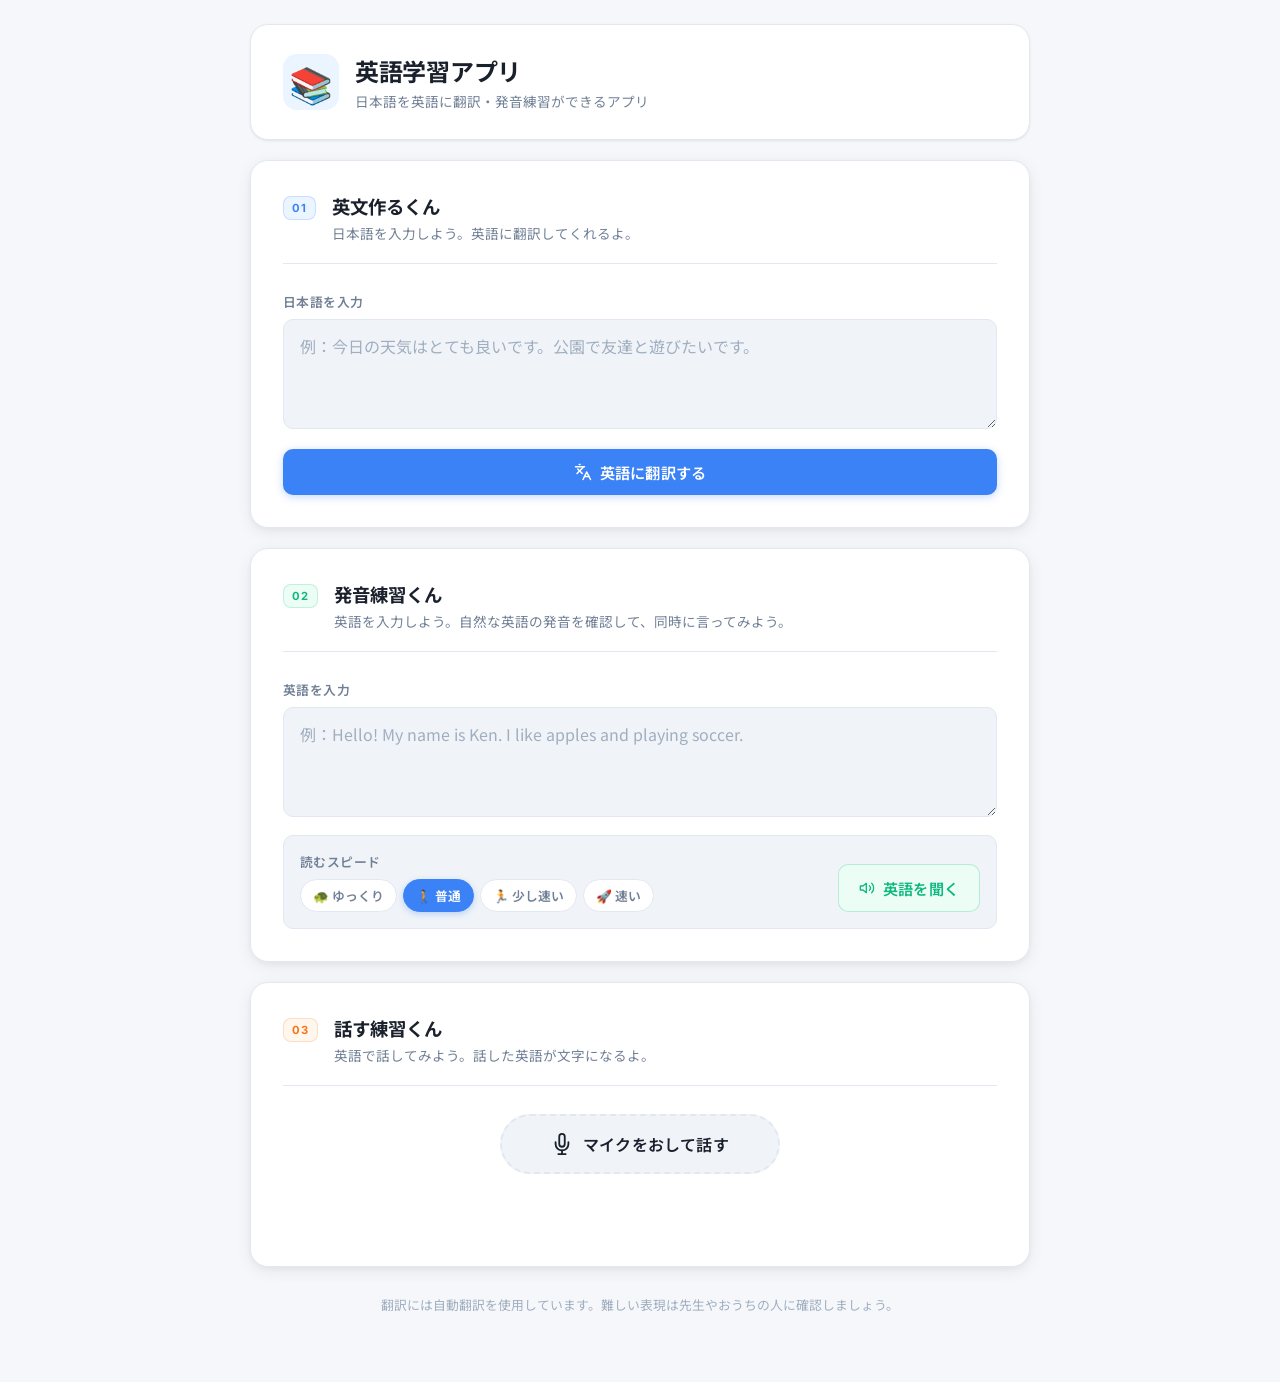
==== index.html @ df4510b5 "Add files via upload" ====
<!DOCTYPE html>
<html lang="ja">

<head>
  <meta charset="UTF-8">
  <meta name="viewport" content="width=device-width, initial-scale=1.0">
  <title>英語学習アプリ</title>
  <meta name="description" content="小学生高学年向け英語学習アプリ。日本語を英語に翻訳し、読み上げ・スピーキング練習機能付き。">
  <link
    href="https://fonts.googleapis.com/css2?family=Inter:wght@400;500;600;700&family=Noto+Sans+JP:wght@400;500;700&display=swap"
    rel="stylesheet">
  <link rel="stylesheet" href="style.css">
</head>

<body>
  <div class="app-container">
    <header>
      <div class="header-inner">
        <div class="logo">
          <span class="logo-icon">📚</span>
          <div>
            <h1>英語学習アプリ</h1>
            <p>日本語を英語に翻訳・発音練習ができるアプリ</p>
          </div>
        </div>
      </div>
    </header>

    <main>
      <!-- Section 1: Translation -->
      <section class="card" id="card-translate">
        <div class="card-header">
          <span class="section-num">01</span>
          <div>
            <h2>英文作るくん</h2>
            <p class="card-desc">日本語を入力しよう。英語に翻訳してくれるよ。</p>
          </div>
        </div>

        <div class="input-group">
          <label for="ja-input">日本語を入力</label>
          <textarea id="ja-input" placeholder="例：今日の天気はとても良いです。公園で友達と遊びたいです。"></textarea>
        </div>

        <button id="translate-btn" class="btn btn-primary">
          <svg xmlns="http://www.w3.org/2000/svg" width="18" height="18" viewBox="0 0 24 24" fill="none"
            stroke="currentColor" stroke-width="2" stroke-linecap="round" stroke-linejoin="round">
            <path d="M5 8l6 6" />
            <path d="M4 14l6-6 2-2" />
            <path d="M2 5h12" />
            <path d="M7 2h1" />
            <path d="M22 22l-5-10-5 10" />
            <path d="M14 18h6" />
          </svg>
          英語に翻訳する
        </button>

        <div id="en-result-container" class="result-box hidden">
          <div class="result-label">
            <svg xmlns="http://www.w3.org/2000/svg" width="14" height="14" viewBox="0 0 24 24" fill="none"
              stroke="currentColor" stroke-width="2" stroke-linecap="round" stroke-linejoin="round">
              <polyline points="20 6 9 17 4 12" />
            </svg>
            翻訳結果
          </div>
          <p id="en-result-text" class="result-text"></p>

          <div class="audio-controls">
            <div class="speed-group">
              <label for="speed-1">読むスピード</label>
              <div class="speed-pills" id="speed-pills-1" data-target="speed-1">
                <button class="pill" data-value="0.5">🐢 ゆっくり</button>
                <button class="pill active" data-value="0.8">🚶 普通</button>
                <button class="pill" data-value="1.1">🏃 少し速い</button>
                <button class="pill" data-value="1.3">🚀 速い</button>
              </div>
              <input type="hidden" id="speed-1" value="0.8">
            </div>
            <button id="speak-translated-btn" class="btn btn-voice">
              <svg xmlns="http://www.w3.org/2000/svg" width="16" height="16" viewBox="0 0 24 24" fill="none"
                stroke="currentColor" stroke-width="2" stroke-linecap="round" stroke-linejoin="round">
                <polygon points="11 5 6 9 2 9 2 15 6 15 11 19 11 5" />
                <path d="M19.07 4.93a10 10 0 0 1 0 14.14" />
                <path d="M15.54 8.46a5 5 0 0 1 0 7.07" />
              </svg>
              英語を聞く
            </button>
          </div>
        </div>
      </section>

      <!-- Section 2: Read custom English -->
      <section class="card" id="card-read">
        <div class="card-header">
          <span class="section-num">02</span>
          <div>
            <h2>発音練習くん</h2>
            <p class="card-desc">英語を入力しよう。自然な英語の発音を確認して、同時に言ってみよう。</p>
          </div>
        </div>

        <div class="input-group">
          <label for="en-input">英語を入力</label>
          <textarea id="en-input" placeholder="例：Hello! My name is Ken. I like apples and playing soccer."></textarea>
        </div>

        <div class="audio-controls">
          <div class="speed-group">
            <label>読むスピード</label>
            <div class="speed-pills" id="speed-pills-2" data-target="speed-2">
              <button class="pill" data-value="0.5">🐢 ゆっくり</button>
              <button class="pill active" data-value="0.8">🚶 普通</button>
              <button class="pill" data-value="1.1">🏃 少し速い</button>
              <button class="pill" data-value="1.3">🚀 速い</button>
            </div>
            <input type="hidden" id="speed-2" value="0.8">
          </div>
          <button id="speak-input-btn" class="btn btn-voice">
            <svg xmlns="http://www.w3.org/2000/svg" width="16" height="16" viewBox="0 0 24 24" fill="none"
              stroke="currentColor" stroke-width="2" stroke-linecap="round" stroke-linejoin="round">
              <polygon points="11 5 6 9 2 9 2 15 6 15 11 19 11 5" />
              <path d="M19.07 4.93a10 10 0 0 1 0 14.14" />
              <path d="M15.54 8.46a5 5 0 0 1 0 7.07" />
            </svg>
            英語を聞く
          </button>
        </div>
      </section>

      <!-- Section 3: Speaking Practice -->
      <section class="card" id="card-speak">
        <div class="card-header">
          <span class="section-num">03</span>
          <div>
            <h2>話す練習くん</h2>
            <p class="card-desc">英語で話してみよう。話した英語が文字になるよ。</p>
          </div>
        </div>

        <div class="speak-area">
          <button id="start-speech-btn" class="btn btn-record">
            <svg class="mic-icon" xmlns="http://www.w3.org/2000/svg" width="22" height="22" viewBox="0 0 24 24"
              fill="none" stroke="currentColor" stroke-width="2" stroke-linecap="round" stroke-linejoin="round">
              <path d="M12 1a3 3 0 0 0-3 3v8a3 3 0 0 0 6 0V4a3 3 0 0 0-3-3z" />
              <path d="M19 10v2a7 7 0 0 1-14 0v-2" />
              <line x1="12" y1="19" x2="12" y2="23" />
              <line x1="8" y1="23" x2="16" y2="23" />
            </svg>
            <span id="speech-btn-text">マイクをおして話す</span>
          </button>

          <div class="waveform-container" id="waveform" aria-hidden="true">
            <span></span><span></span><span></span><span></span><span></span>
            <span></span><span></span><span></span><span></span><span></span>
          </div>

          <div id="speech-result-container" class="speech-result-box hidden">
            <div class="result-label">
              <svg xmlns="http://www.w3.org/2000/svg" width="14" height="14" viewBox="0 0 24 24" fill="none"
                stroke="currentColor" stroke-width="2" stroke-linecap="round" stroke-linejoin="round">
                <polyline points="20 6 9 17 4 12" />
              </svg>
              認識した英語
            </div>
            <p id="speech-result-text" class="result-text"></p>
            <div class="speech-feedback" id="speech-feedback"></div>
          </div>

          <div id="speech-not-supported" class="warning-box hidden">
            ⚠️ このブラウザは音声認識に対応していません。Google Chromeを使ってください。
          </div>
        </div>
      </section>
    </main>

    <footer>
      <p>翻訳には自動翻訳を使用しています。難しい表現は先生やおうちの人に確認しましょう。</p>
    </footer>
  </div>
  <script src="script.js"></script>
</body>

</html>
---- style.css ----
:root {
  --bg: #F5F7FA;
  --surface: #FFFFFF;
  --surface-2: #F0F4F8;
  --border: #E2E8F0;
  --text-primary: #1A202C;
  --text-secondary: #718096;
  --text-muted: #A0AEC0;
  --blue: #3B82F6;
  --blue-light: #EBF5FF;
  --blue-dark: #2563EB;
  --green: #10B981;
  --green-light: #ECFDF5;
  --red: #EF4444;
  --red-light: #FEF2F2;
  --orange: #F97316;
  --shadow-sm: 0 1px 3px rgba(0, 0, 0, 0.06), 0 1px 2px rgba(0, 0, 0, 0.04);
  --shadow: 0 4px 16px rgba(0, 0, 0, 0.07), 0 2px 6px rgba(0, 0, 0, 0.04);
  --shadow-lg: 0 12px 40px rgba(0, 0, 0, 0.10), 0 4px 12px rgba(0, 0, 0, 0.06);
  --radius: 18px;
  --radius-sm: 10px;
  --transition: all 0.2s cubic-bezier(0.4, 0, 0.2, 1);
}

* {
  box-sizing: border-box;
  margin: 0;
  padding: 0;
}

body {
  font-family: 'Noto Sans JP', 'Inter', sans-serif;
  background: var(--bg);
  color: var(--text-primary);
  min-height: 100vh;
  padding: 24px 16px 60px;
}

.app-container {
  max-width: 780px;
  margin: 0 auto;
  display: flex;
  flex-direction: column;
  gap: 20px;
}

/* ---- Header ---- */
header {
  padding: 28px 32px;
  background: var(--surface);
  border-radius: var(--radius);
  border: 1px solid var(--border);
  box-shadow: var(--shadow-sm);
  animation: fadeDown 0.5s ease forwards;
}

@keyframes fadeDown {
  from {
    opacity: 0;
    transform: translateY(-12px);
  }

  to {
    opacity: 1;
    transform: translateY(0);
  }
}

.header-inner {
  display: flex;
  align-items: center;
}

.logo {
  display: flex;
  align-items: center;
  gap: 16px;
}

.logo-icon {
  font-size: 2.2rem;
  width: 56px;
  height: 56px;
  background: var(--blue-light);
  border-radius: 14px;
  display: flex;
  align-items: center;
  justify-content: center;
  flex-shrink: 0;
}

header h1 {
  font-size: 1.5rem;
  font-weight: 700;
  color: var(--text-primary);
  letter-spacing: -0.3px;
}

header p {
  font-size: 0.85rem;
  color: var(--text-secondary);
  margin-top: 3px;
}

/* ---- Cards ---- */
main {
  display: flex;
  flex-direction: column;
  gap: 20px;
}

.card {
  background: var(--surface);
  border-radius: var(--radius);
  padding: 32px;
  border: 1px solid var(--border);
  box-shadow: var(--shadow);
  opacity: 0;
  animation: fadeUp 0.5s ease forwards;
}

.card:nth-child(1) {
  animation-delay: 0.08s;
}

.card:nth-child(2) {
  animation-delay: 0.16s;
}

.card:nth-child(3) {
  animation-delay: 0.24s;
}

@keyframes fadeUp {
  from {
    opacity: 0;
    transform: translateY(16px);
  }

  to {
    opacity: 1;
    transform: translateY(0);
  }
}

.card-header {
  display: flex;
  align-items: flex-start;
  gap: 16px;
  margin-bottom: 28px;
  padding-bottom: 20px;
  border-bottom: 1px solid var(--border);
}

.section-num {
  font-family: 'Inter', monospace;
  font-size: 0.7rem;
  font-weight: 700;
  color: var(--blue);
  background: var(--blue-light);
  border: 1px solid rgba(59, 130, 246, 0.2);
  border-radius: 8px;
  padding: 4px 8px;
  letter-spacing: 1px;
  margin-top: 3px;
  flex-shrink: 0;
}

#card-speak .section-num {
  color: var(--orange);
  background: #FFF7ED;
  border-color: rgba(249, 115, 22, 0.2);
}

#card-read .section-num {
  color: var(--green);
  background: var(--green-light);
  border-color: rgba(16, 185, 129, 0.2);
}

.card h2 {
  font-size: 1.15rem;
  font-weight: 700;
  color: var(--text-primary);
  margin-bottom: 4px;
}

.card-desc {
  font-size: 0.85rem;
  color: var(--text-secondary);
}

/* ---- Inputs ---- */
.input-group {
  display: flex;
  flex-direction: column;
  gap: 8px;
  margin-bottom: 16px;
}

label {
  font-size: 0.8rem;
  font-weight: 600;
  color: var(--text-secondary);
  letter-spacing: 0.4px;
  text-transform: uppercase;
}

textarea {
  width: 100%;
  height: 110px;
  padding: 14px 16px;
  background: var(--surface-2);
  border: 1.5px solid var(--border);
  border-radius: var(--radius-sm);
  color: var(--text-primary);
  font-family: inherit;
  font-size: 1rem;
  line-height: 1.6;
  resize: vertical;
  transition: var(--transition);
}

textarea::placeholder {
  color: var(--text-muted);
}

textarea:focus {
  outline: none;
  border-color: var(--blue);
  background: var(--surface);
  box-shadow: 0 0 0 3px rgba(59, 130, 246, 0.1);
}

/* ---- Buttons ---- */
.btn {
  font-family: inherit;
  font-weight: 600;
  font-size: 0.95rem;
  cursor: pointer;
  border: none;
  border-radius: var(--radius-sm);
  padding: 12px 20px;
  transition: var(--transition);
  display: inline-flex;
  align-items: center;
  justify-content: center;
  gap: 8px;
  letter-spacing: 0.2px;
}

.btn-primary {
  width: 100%;
  background: var(--blue);
  color: white;
  margin-top: 4px;
  box-shadow: 0 2px 8px rgba(59, 130, 246, 0.3);
}

.btn-primary:hover {
  background: var(--blue-dark);
  box-shadow: 0 4px 16px rgba(59, 130, 246, 0.4);
  transform: translateY(-1px);
}

.btn-primary:active {
  transform: translateY(0);
}

.btn-primary:disabled {
  opacity: 0.6;
  cursor: not-allowed;
  transform: none;
  box-shadow: none;
}

.btn-voice {
  background: var(--green-light);
  color: var(--green);
  border: 1.5px solid rgba(16, 185, 129, 0.25);
  white-space: nowrap;
}

.btn-voice:hover {
  background: var(--green);
  color: white;
  border-color: transparent;
  box-shadow: 0 4px 12px rgba(16, 185, 129, 0.35);
  transform: translateY(-1px);
}

.btn-record {
  width: 100%;
  max-width: 280px;
  padding: 16px 28px;
  font-size: 1rem;
  background: var(--surface-2);
  color: var(--text-primary);
  border: 2px dashed var(--border);
  border-radius: 50px;
  gap: 10px;
}

.btn-record:hover {
  border-color: var(--orange);
  color: var(--orange);
  background: #FFF7ED;
  transform: translateY(-1px);
}

.btn-record.recording {
  background: #FEF2F2;
  border: 2px solid var(--red);
  color: var(--red);
  animation: recordPulse 1.5s ease-in-out infinite;
}

@keyframes recordPulse {

  0%,
  100% {
    box-shadow: 0 0 0 0 rgba(239, 68, 68, 0.3);
  }

  50% {
    box-shadow: 0 0 0 10px rgba(239, 68, 68, 0);
  }
}

/* ---- Result boxes ---- */
.result-box {
  margin-top: 20px;
  background: var(--blue-light);
  border: 1.5px solid rgba(59, 130, 246, 0.2);
  border-radius: var(--radius-sm);
  padding: 20px;
  animation: fadeIn 0.35s ease;
}

.speech-result-box {
  margin-top: 20px;
  background: #FFF7ED;
  border: 1.5px solid rgba(249, 115, 22, 0.2);
  border-radius: var(--radius-sm);
  padding: 20px;
  animation: fadeIn 0.35s ease;
}

@keyframes fadeIn {
  from {
    opacity: 0;
    transform: scale(0.98);
  }

  to {
    opacity: 1;
    transform: scale(1);
  }
}

.hidden {
  display: none !important;
}

.result-label {
  display: flex;
  align-items: center;
  gap: 6px;
  font-size: 0.75rem;
  font-weight: 700;
  color: var(--blue);
  text-transform: uppercase;
  letter-spacing: 0.8px;
  margin-bottom: 10px;
}

.speech-result-box .result-label {
  color: var(--orange);
}

.result-text {
  font-size: 1.25rem;
  font-weight: 600;
  color: var(--text-primary);
  line-height: 1.7;
  word-break: break-word;
}

/* ---- Speed pills ---- */
.audio-controls {
  display: flex;
  flex-wrap: wrap;
  align-items: flex-end;
  gap: 16px;
  margin-top: 18px;
  padding: 16px;
  background: var(--surface-2);
  border-radius: var(--radius-sm);
  border: 1px solid var(--border);
}

.speed-group {
  display: flex;
  flex-direction: column;
  gap: 8px;
  flex: 1;
  min-width: 200px;
}

.speed-pills {
  display: flex;
  gap: 6px;
  flex-wrap: wrap;
}

.pill {
  font-family: inherit;
  font-size: 0.8rem;
  font-weight: 600;
  cursor: pointer;
  padding: 6px 12px;
  border-radius: 50px;
  border: 1.5px solid var(--border);
  background: var(--surface);
  color: var(--text-secondary);
  transition: var(--transition);
}

.pill:hover {
  border-color: var(--blue);
  color: var(--blue);
  background: var(--blue-light);
}

.pill.active {
  background: var(--blue);
  color: white;
  border-color: var(--blue);
  box-shadow: 0 2px 6px rgba(59, 130, 246, 0.3);
}

/* ---- Speaking section ---- */
.speak-area {
  display: flex;
  flex-direction: column;
  align-items: center;
  gap: 20px;
}

/* ---- Waveform ---- */
.waveform-container {
  display: flex;
  align-items: center;
  justify-content: center;
  gap: 4px;
  height: 40px;
  opacity: 0;
  transition: opacity 0.3s ease;
}

.waveform-container.active {
  opacity: 1;
}

.waveform-container span {
  display: block;
  width: 4px;
  background: var(--orange);
  border-radius: 4px;
  height: 6px;
  animation: none;
}

.waveform-container.active span {
  animation: wave 1.2s ease-in-out infinite;
}

.waveform-container span:nth-child(1) {
  animation-delay: 0s;
}

.waveform-container span:nth-child(2) {
  animation-delay: 0.1s;
}

.waveform-container span:nth-child(3) {
  animation-delay: 0.2s;
}

.waveform-container span:nth-child(4) {
  animation-delay: 0.3s;
}

.waveform-container span:nth-child(5) {
  animation-delay: 0.4s;
}

.waveform-container span:nth-child(6) {
  animation-delay: 0.5s;
}

.waveform-container span:nth-child(7) {
  animation-delay: 0.4s;
}

.waveform-container span:nth-child(8) {
  animation-delay: 0.3s;
}

.waveform-container span:nth-child(9) {
  animation-delay: 0.2s;
}

.waveform-container span:nth-child(10) {
  animation-delay: 0.1s;
}

@keyframes wave {

  0%,
  100% {
    height: 6px;
  }

  50% {
    height: 32px;
  }
}

/* ---- Speech feedback ---- */
.speech-feedback {
  margin-top: 12px;
  font-size: 0.9rem;
  font-weight: 600;
  padding: 10px 14px;
  border-radius: 8px;
  background: var(--surface);
  border: 1px solid var(--border);
  display: none;
}

.speech-feedback:not(:empty) {
  display: block;
}

/* ---- Warning ---- */
.warning-box {
  background: #FEFCE8;
  border: 1.5px solid #FDE047;
  border-radius: var(--radius-sm);
  padding: 16px;
  font-size: 0.9rem;
  color: #854D0E;
  width: 100%;
}

/* ---- Footer ---- */
footer {
  text-align: center;
  font-size: 0.8rem;
  color: var(--text-muted);
  padding: 8px;
}

/* ---- Responsive ---- */
@media (max-width: 600px) {
  body {
    padding: 16px 12px 48px;
  }

  .card {
    padding: 24px 20px;
  }

  header {
    padding: 20px;
  }

  header h1 {
    font-size: 1.3rem;
  }

  .audio-controls {
    flex-direction: column;
    align-items: stretch;
  }

  .btn-voice {
    width: 100%;
  }
}
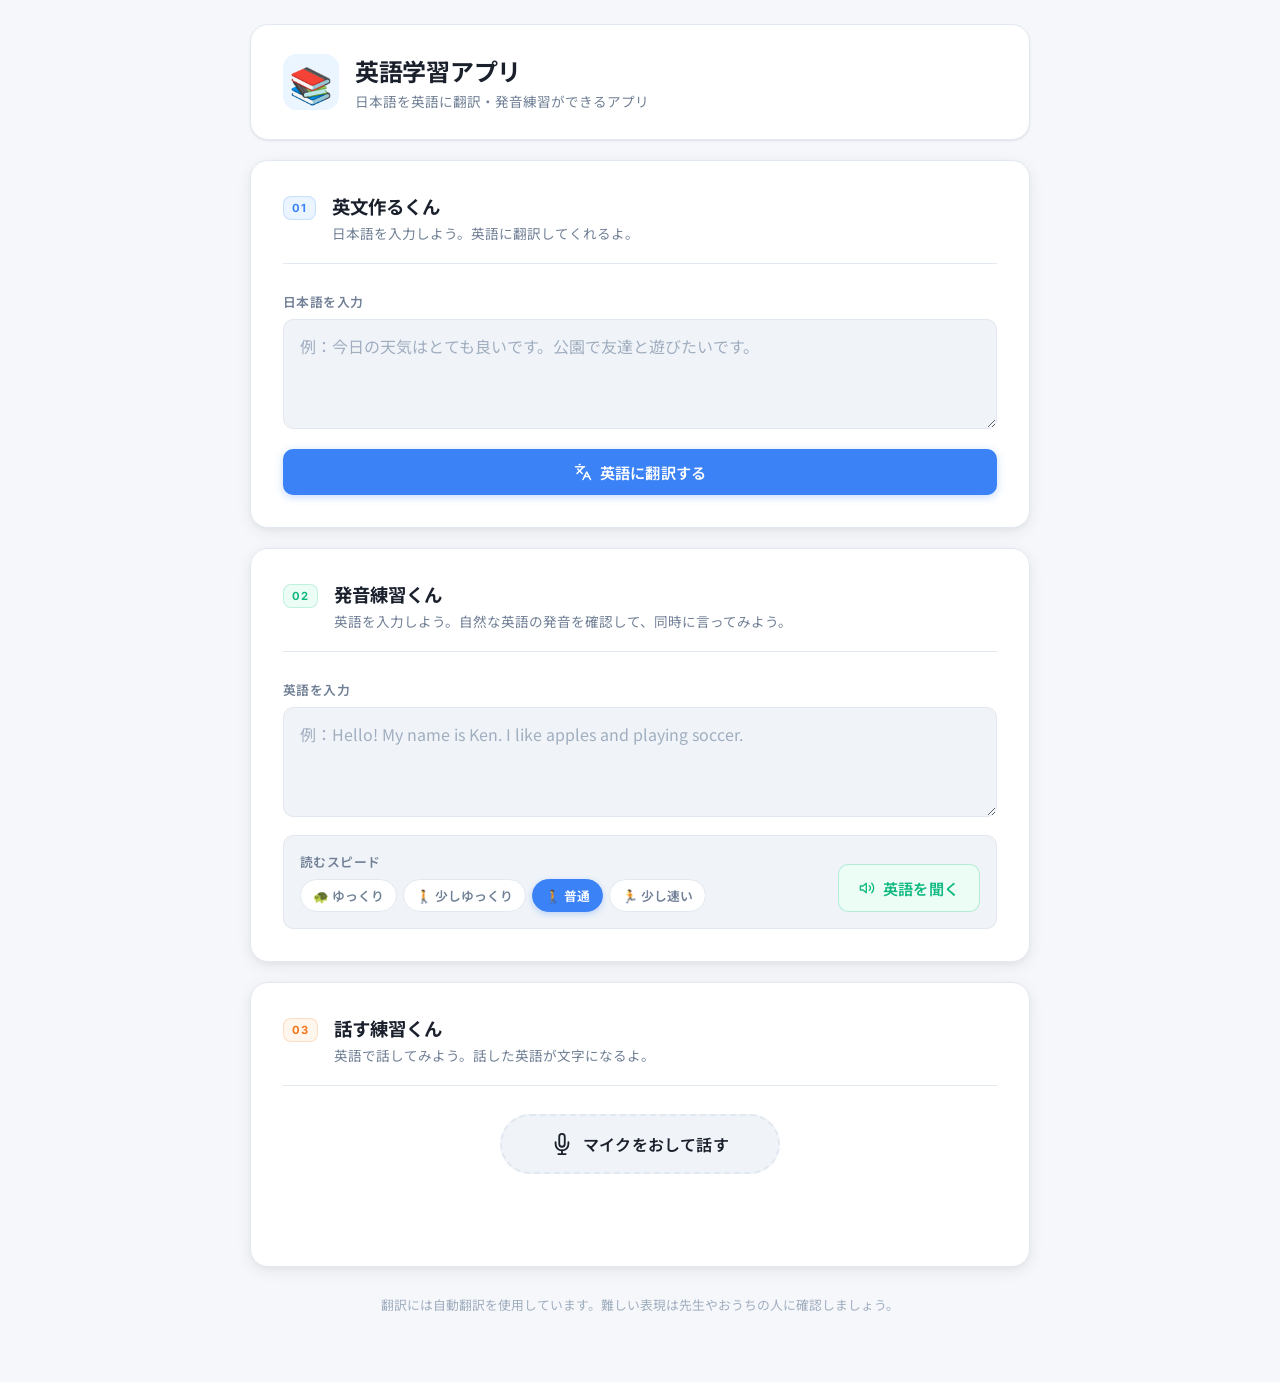
==== commit c47556d4: "Add files via upload" ====
--- a/index.html
+++ b/index.html
@@ -70,9 +70,9 @@
               <label for="speed-1">読むスピード</label>
               <div class="speed-pills" id="speed-pills-1" data-target="speed-1">
                 <button class="pill" data-value="0.5">🐢 ゆっくり</button>
+                <button class="pill" data-value="0.65">🚶 少しゆっくり</button>
                 <button class="pill active" data-value="0.8">🚶 普通</button>
                 <button class="pill" data-value="1.1">🏃 少し速い</button>
-                <button class="pill" data-value="1.3">🚀 速い</button>
               </div>
               <input type="hidden" id="speed-1" value="0.8">
             </div>
@@ -109,9 +109,9 @@
             <label>読むスピード</label>
             <div class="speed-pills" id="speed-pills-2" data-target="speed-2">
               <button class="pill" data-value="0.5">🐢 ゆっくり</button>
+              <button class="pill" data-value="0.65">🚶 少しゆっくり</button>
               <button class="pill active" data-value="0.8">🚶 普通</button>
               <button class="pill" data-value="1.1">🏃 少し速い</button>
-              <button class="pill" data-value="1.3">🚀 速い</button>
             </div>
             <input type="hidden" id="speed-2" value="0.8">
           </div>
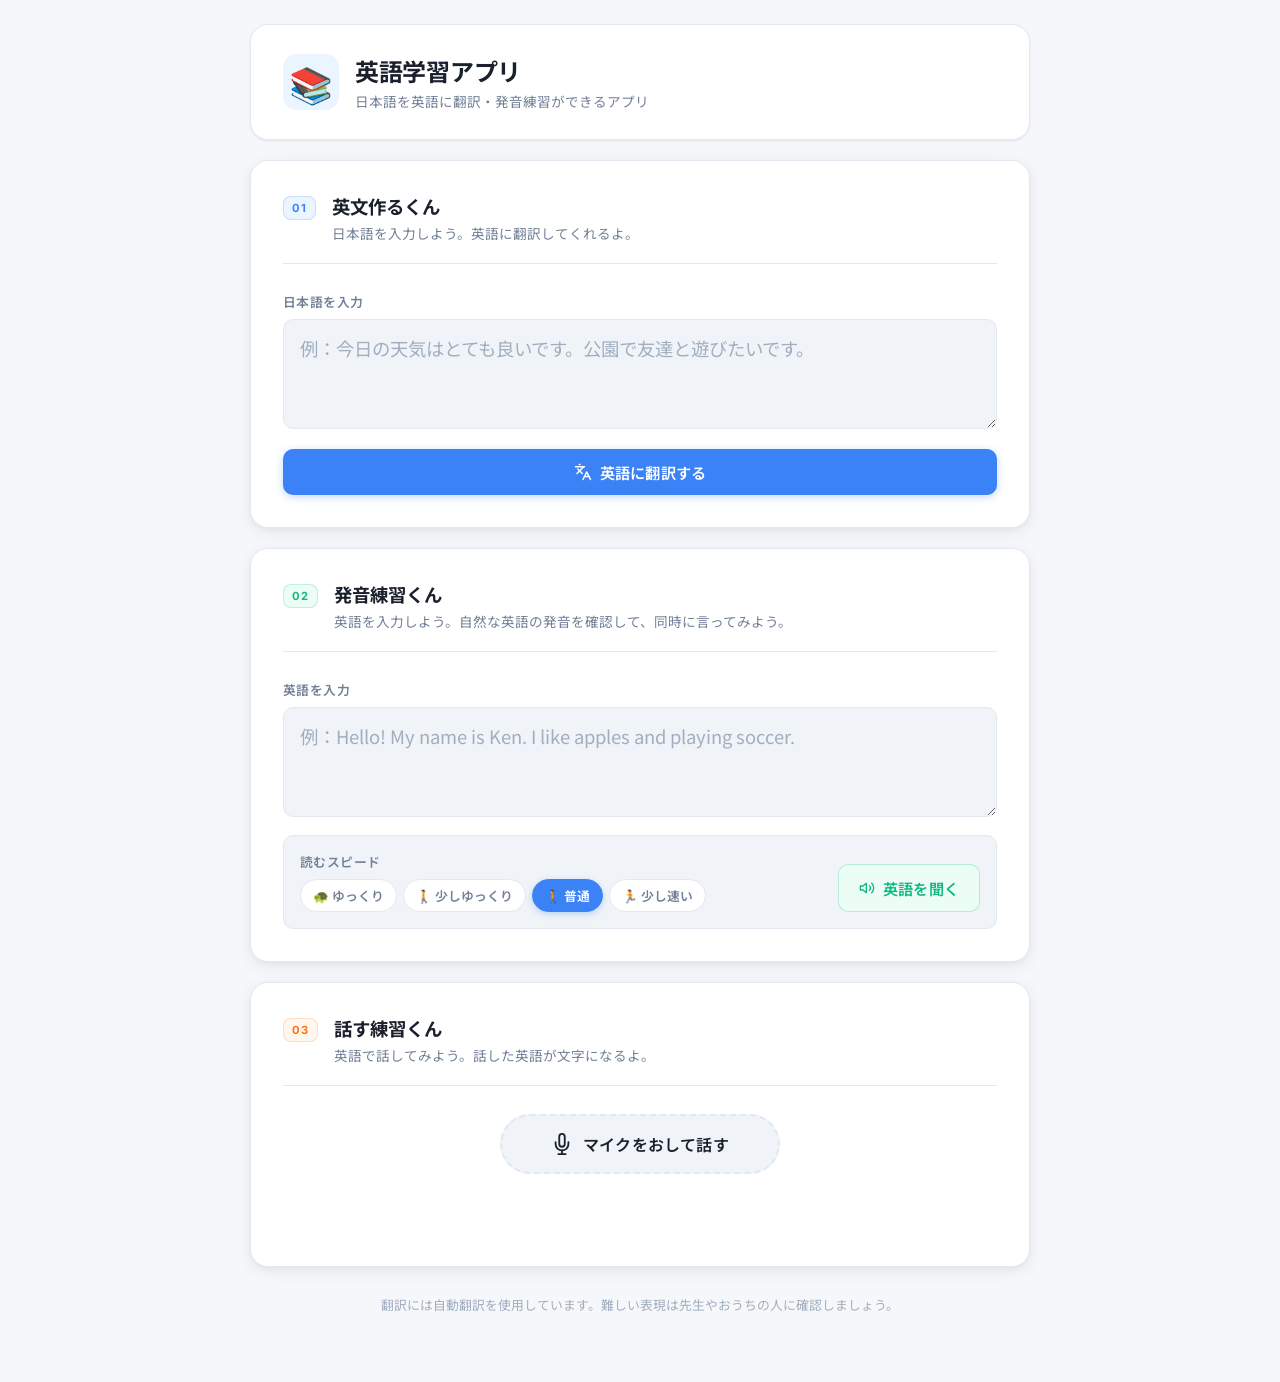
==== commit a7b7b581: "Add files via upload" ====
--- a/index.html
+++ b/index.html
@@ -63,7 +63,7 @@
             </svg>
             翻訳結果
           </div>
-          <p id="en-result-text" class="result-text"></p>
+          <p id="en-result-text" class="result-text four-lines-bg"></p>
 
           <div class="audio-controls">
             <div class="speed-group">
--- a/style.css
+++ b/style.css
@@ -214,8 +214,8 @@
   border: 1.5px solid var(--border);
   border-radius: var(--radius-sm);
   color: var(--text-primary);
-  font-family: inherit;
-  font-size: 1rem;
+  font-family: 'UD デジタル 教科書体 N-R', 'UD Digital Kyokasho-tai', 'Comic Sans MS', cursive, 'Noto Sans JP', sans-serif;
+  font-size: 1.15rem;
   line-height: 1.6;
   resize: vertical;
   transition: var(--transition);
@@ -380,10 +380,38 @@
 
 .result-text {
   font-size: 1.25rem;
+  font-family: 'UD デジタル 教科書体 N-R', 'UD Digital Kyokasho-tai', 'Comic Sans MS', cursive, 'Noto Sans JP', sans-serif;
   font-weight: 600;
   color: var(--text-primary);
   line-height: 1.7;
   word-break: break-word;
+}
+
+/* ---- Four Lines Background for English Note ---- */
+.four-lines-bg {
+  font-family: 'UD デジタル 教科書体 N-R', 'UD Digital Kyokasho-tai', 'Comic Sans MS', cursive, 'Noto Sans JP', sans-serif;
+  font-size: 1.8rem;
+  line-height: 48px;
+  color: #1e293b;
+  /* Slightly darker for contrast */
+  padding: 10px 16px 12px 16px;
+  background-color: transparent;
+  background-image: repeating-linear-gradient(transparent,
+      transparent 11px,
+      #cbd5e1 12px,
+      transparent 12px,
+      transparent 23px,
+      #cbd5e1 24px,
+      transparent 24px,
+      transparent 35px,
+      #f87171 36px,
+      /* Base red line */
+      transparent 36px,
+      transparent 47px,
+      #cbd5e1 48px);
+  background-position: 0 16px;
+  /* Offset to align text baseline exactly with the red line */
+  border-radius: 4px;
 }
 
 /* ---- Speed pills ---- */
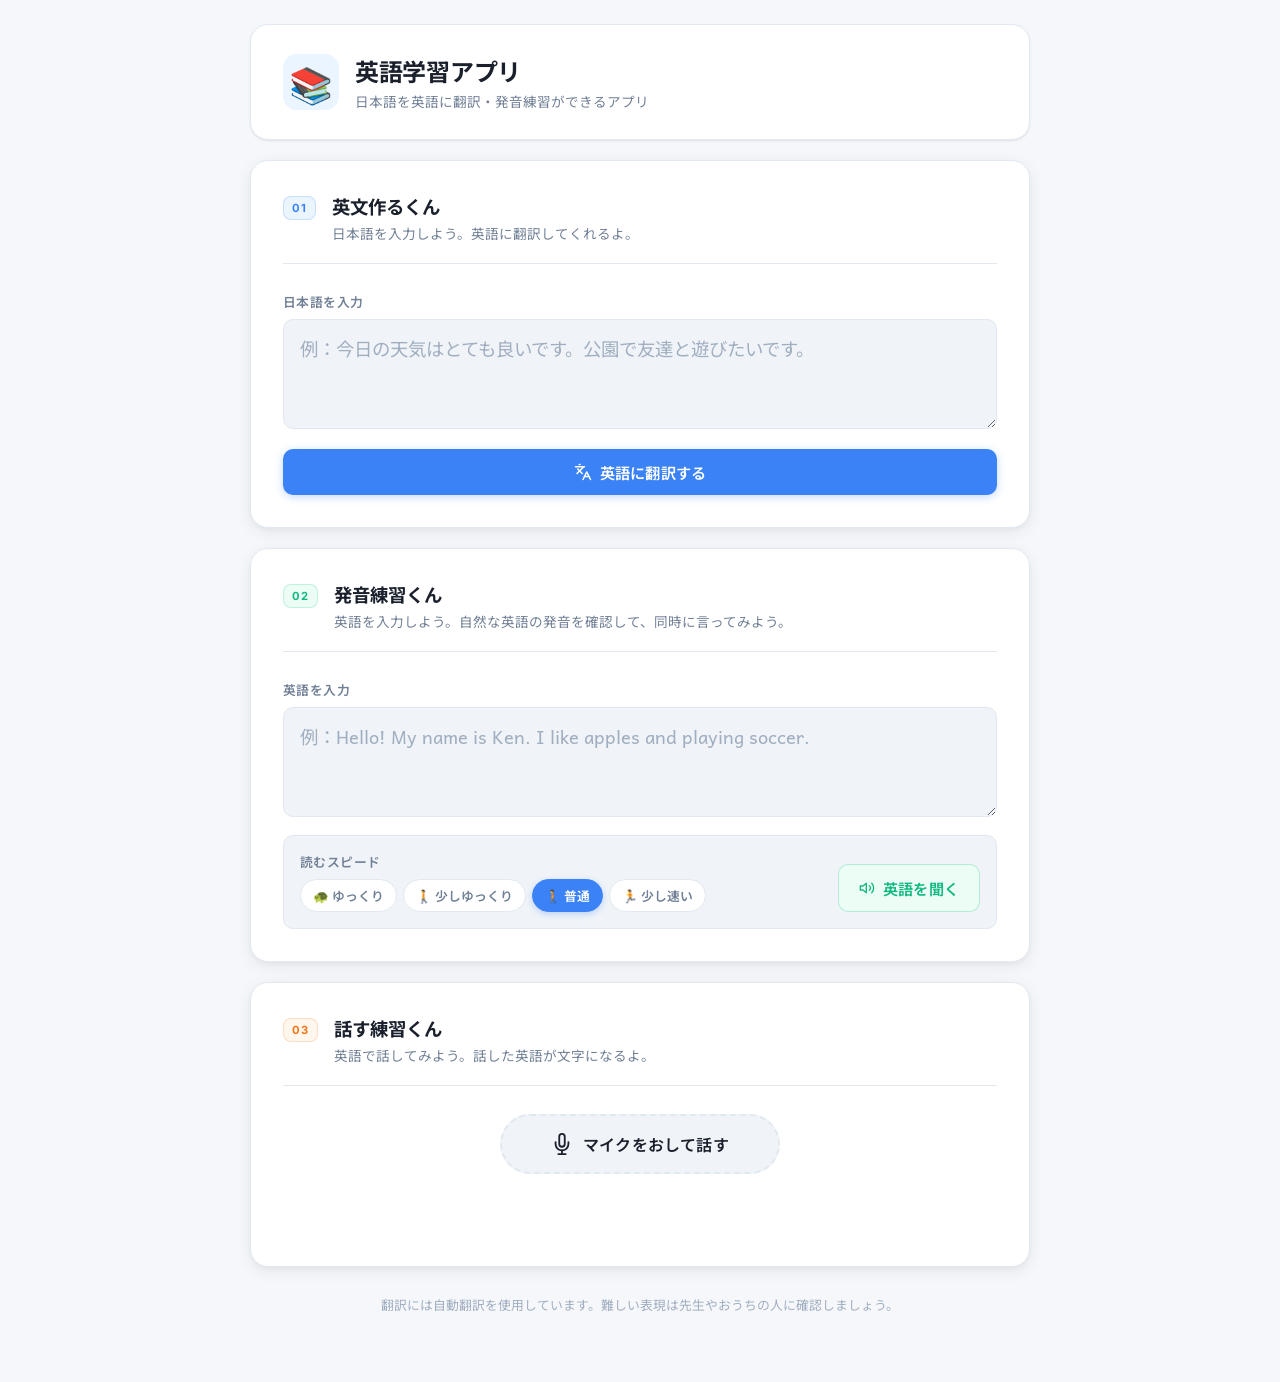
==== commit 4080fc78: "Add files via upload" ====
--- a/index.html
+++ b/index.html
@@ -7,9 +7,9 @@
   <title>英語学習アプリ</title>
   <meta name="description" content="小学生高学年向け英語学習アプリ。日本語を英語に翻訳し、読み上げ・スピーキング練習機能付き。">
   <link
-    href="https://fonts.googleapis.com/css2?family=Inter:wght@400;500;600;700&family=Noto+Sans+JP:wght@400;500;700&display=swap"
+    href="https://fonts.googleapis.com/css2?family=Andika&family=Inter:wght@400;500;600;700&family=Noto+Sans+JP:wght@400;500;700&display=swap"
     rel="stylesheet">
-  <link rel="stylesheet" href="style.css">
+  <link rel="stylesheet" href="style.css?v=2">
 </head>
 
 <body>
--- a/style.css
+++ b/style.css
@@ -214,7 +214,7 @@
   border: 1.5px solid var(--border);
   border-radius: var(--radius-sm);
   color: var(--text-primary);
-  font-family: 'UD デジタル 教科書体 N-R', 'UD Digital Kyokasho-tai', 'Comic Sans MS', cursive, 'Noto Sans JP', sans-serif;
+  font-family: 'Andika', 'UD デジタル 教科書体 N-R', 'UD Digital Kyokasho-tai', 'Comic Sans MS', cursive, 'Noto Sans JP', sans-serif;
   font-size: 1.15rem;
   line-height: 1.6;
   resize: vertical;
@@ -380,7 +380,7 @@
 
 .result-text {
   font-size: 1.25rem;
-  font-family: 'UD デジタル 教科書体 N-R', 'UD Digital Kyokasho-tai', 'Comic Sans MS', cursive, 'Noto Sans JP', sans-serif;
+  font-family: 'Andika', 'UD デジタル 教科書体 N-R', 'UD Digital Kyokasho-tai', 'Comic Sans MS', cursive, 'Noto Sans JP', sans-serif;
   font-weight: 600;
   color: var(--text-primary);
   line-height: 1.7;
@@ -389,28 +389,16 @@
 
 /* ---- Four Lines Background for English Note ---- */
 .four-lines-bg {
-  font-family: 'UD デジタル 教科書体 N-R', 'UD Digital Kyokasho-tai', 'Comic Sans MS', cursive, 'Noto Sans JP', sans-serif;
-  font-size: 1.8rem;
-  line-height: 48px;
+  font-family: 'Andika', 'UD デジタル 教科書体 N-R', 'UD Digital Kyokasho-tai', 'Comic Sans MS', cursive, 'Noto Sans JP', sans-serif;
+  font-size: 30px;
+  /* 約1.875rem */
+  line-height: 60px;
   color: #1e293b;
-  /* Slightly darker for contrast */
-  padding: 10px 16px 12px 16px;
+  padding: 6px 16px 12px 16px;
   background-color: transparent;
-  background-image: repeating-linear-gradient(transparent,
-      transparent 11px,
-      #cbd5e1 12px,
-      transparent 12px,
-      transparent 23px,
-      #cbd5e1 24px,
-      transparent 24px,
-      transparent 35px,
-      #f87171 36px,
-      /* Base red line */
-      transparent 36px,
-      transparent 47px,
-      #cbd5e1 48px);
-  background-position: 0 16px;
-  /* Offset to align text baseline exactly with the red line */
+  /* background-image / background-position はJSが実測値に基づき動的に設定 */
+  background-size: 100% 60px;
+  background-repeat: repeat-y;
   border-radius: 4px;
 }
 
